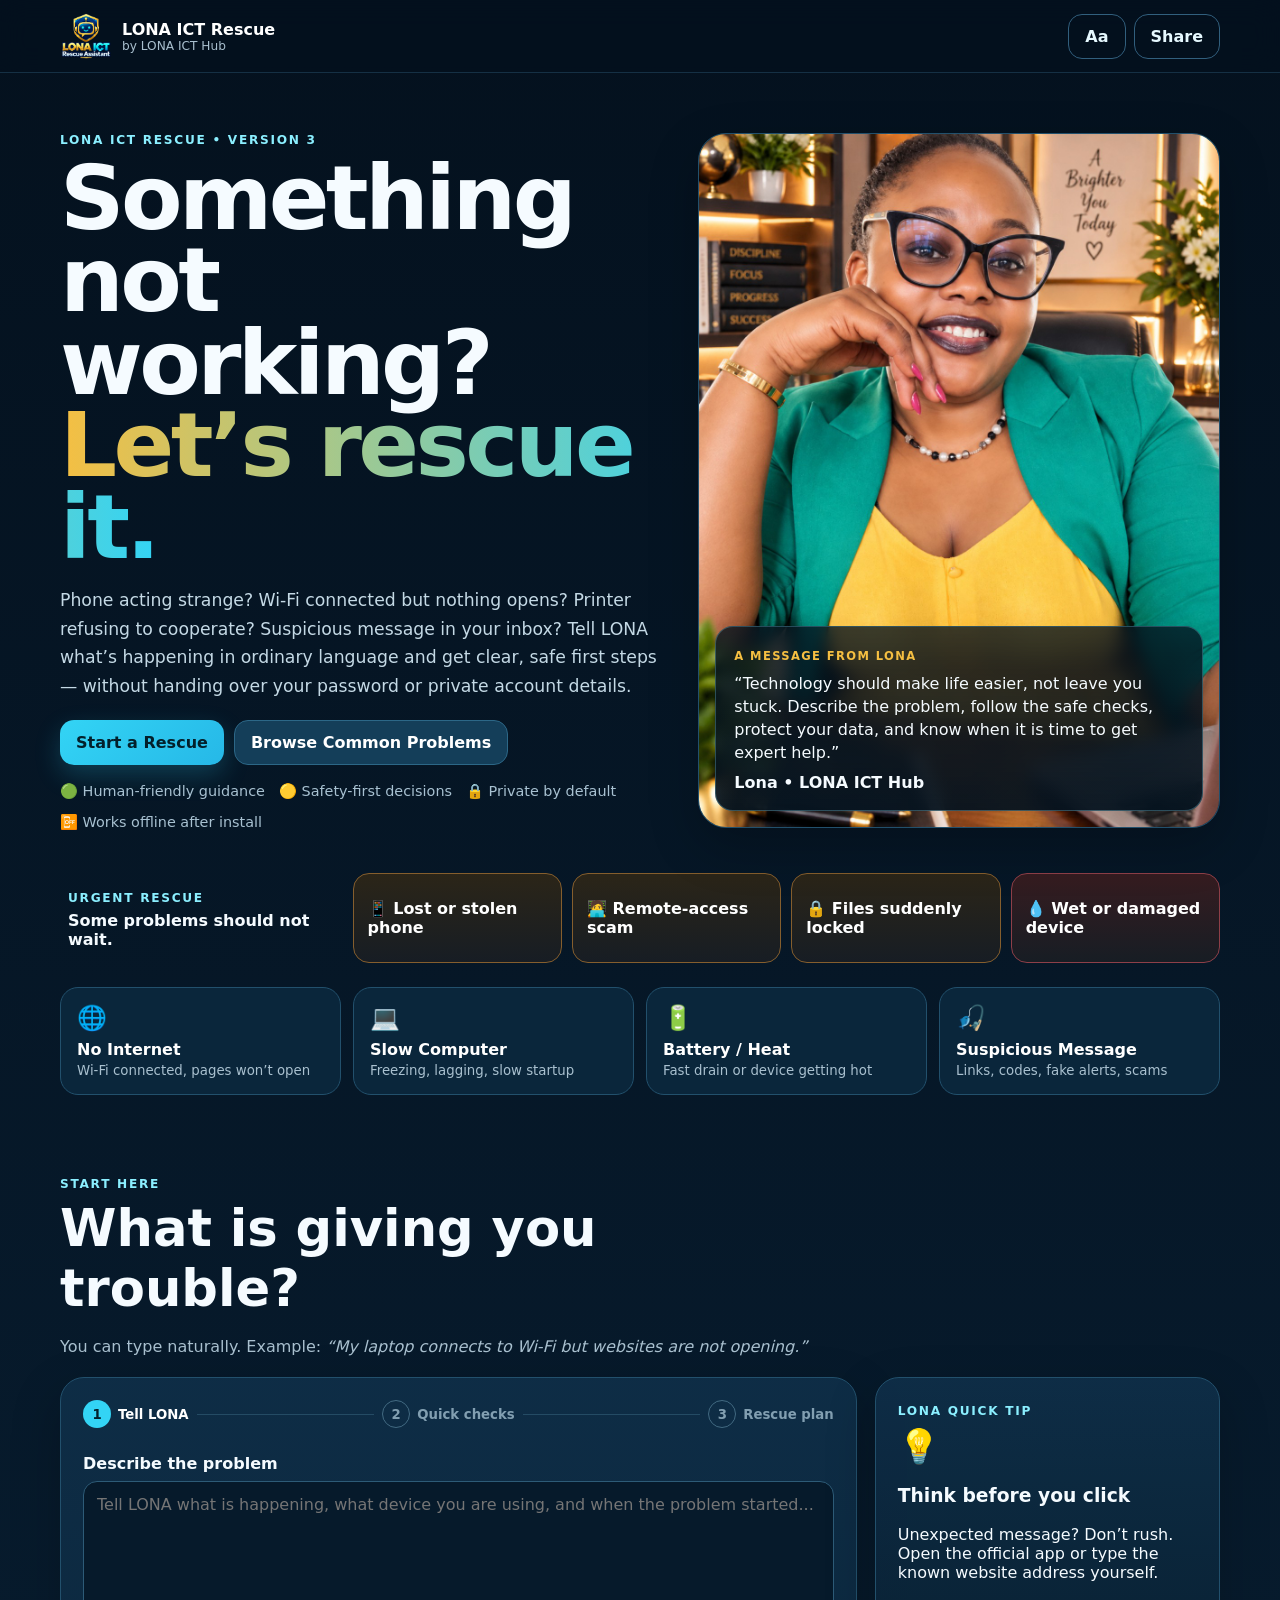
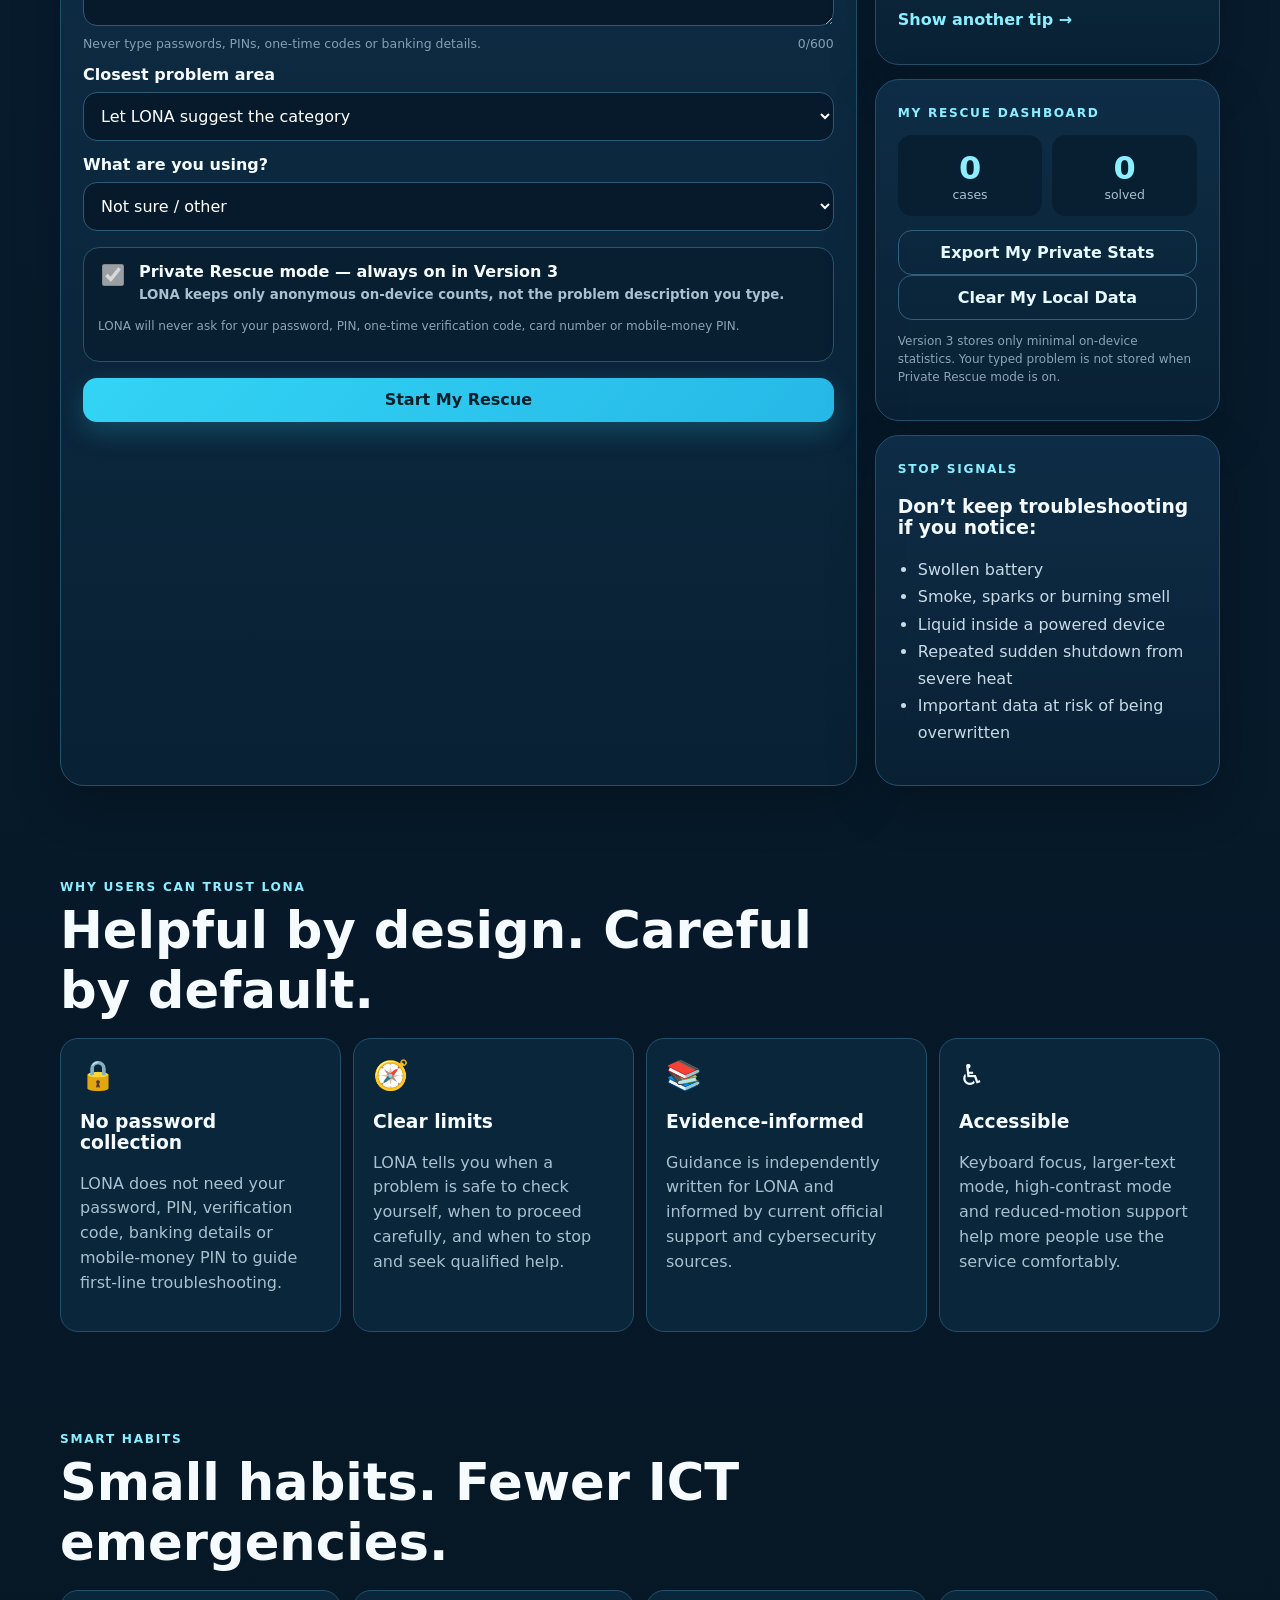
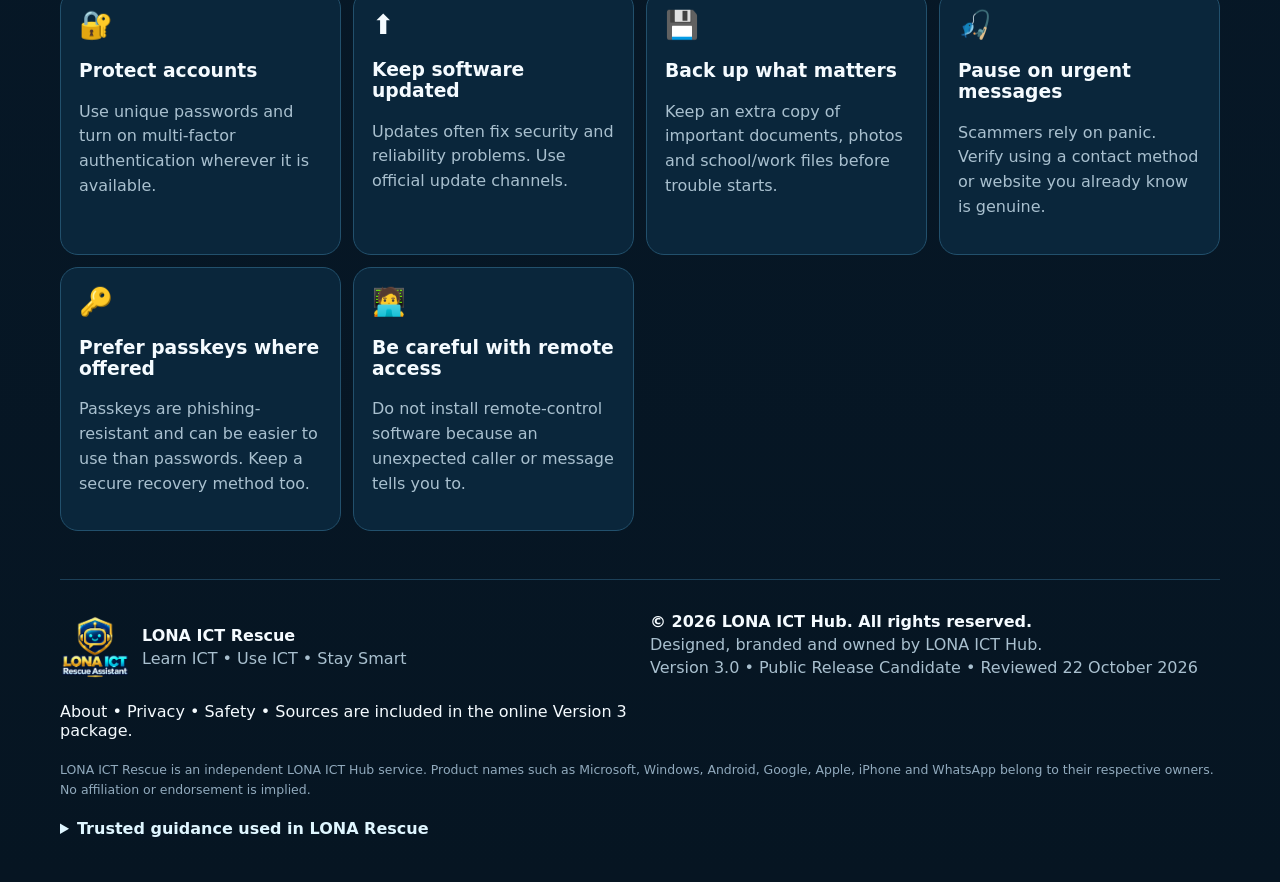
==== index.html @ 1b8a0f20 "publish LONA ICT Rescue Version 3" ====
<!doctype html>
<html lang="en">
<head>
  <meta charset="utf-8">
  <meta name="viewport" content="width=device-width, initial-scale=1, viewport-fit=cover">
  <meta name="theme-color" content="#061a2c">
  <meta name="referrer" content="no-referrer">
  <meta http-equiv="Content-Security-Policy" content="default-src 'self'; script-src 'unsafe-inline'; style-src 'unsafe-inline'; img-src 'self' data:; connect-src 'none'; font-src 'none'; object-src 'none'; base-uri 'none'; form-action 'none'; frame-src 'none'; manifest-src 'self'; worker-src 'self'; upgrade-insecure-requests">
  <meta name="description" content="LONA ICT Rescue is a friendly first-line guide for common phone, computer, internet, account and cybersecurity problems.">
  <meta name="application-name" content="LONA ICT Rescue">
  <meta property="og:title" content="LONA ICT Rescue Assistant">
  <meta property="og:description" content="Got a phone, computer, internet or security problem? Start a LONA ICT Rescue.">
  <meta property="og:type" content="website">
  <meta property="og:image" content="[data-uri]">
  <meta name="twitter:card" content="summary_large_image">
  <title>LONA ICT Rescue Assistant — Version 3</title>
  <link rel="icon" href="[data-uri]">
  <link rel="apple-touch-icon" href="[data-uri]"><style>:root{--navy:#061a2c;--navy2:#0a2840;--panel:#0d2d47;--cyan:#33d4f5;--cyan2:#8befff;--gold:#f5bf42;--text:#f5fbff;--muted:#a9c0cf;--line:#22506c;--green:#46dfa1;--yellow:#ffd36d;--red:#ff737a;--shadow:0 18px 50px rgba(0,0,0,.22)}
*{box-sizing:border-box}html{scroll-behavior:smooth}body{margin:0;background:linear-gradient(180deg,#04111e,#071b2d 40%,#061522);color:var(--text);font-family:Inter,ui-sans-serif,system-ui,-apple-system,Segoe UI,Arial,sans-serif}button,input,textarea,select{font:inherit}.shell{width:min(1160px,calc(100% - 28px));margin:auto}.hidden{display:none!important}.topbar{position:sticky;top:0;z-index:20;display:flex;justify-content:space-between;align-items:center;padding:10px max(14px,calc((100vw - 1160px)/2));backdrop-filter:blur(14px);background:rgba(4,17,30,.82);border-bottom:1px solid rgba(75,145,183,.25)}.brand-lockup{display:flex;align-items:center;gap:10px;color:white;text-decoration:none}.brand-lockup img{width:52px;height:52px;object-fit:contain}.brand-lockup strong,.brand-lockup span{display:block}.brand-lockup strong{font-size:1rem}.brand-lockup span{font-size:.76rem;color:var(--muted)}.top-actions{display:flex;gap:8px}.btn{border:0;border-radius:14px;padding:12px 16px;font-weight:800;cursor:pointer;text-decoration:none;display:inline-flex;align-items:center;justify-content:center;gap:8px}.primary{background:linear-gradient(135deg,var(--cyan),#26b8e7);color:#03202b;box-shadow:0 10px 26px rgba(45,203,240,.22)}.soft{background:#143e59;color:white;border:1px solid #2c6787}.ghost{background:transparent;color:#e6f9ff;border:1px solid #315f7d}.full{width:100%}.hero{display:grid;grid-template-columns:1.08fr .92fr;gap:26px;align-items:center;padding:56px 0 32px}.eyebrow{font-size:.76rem;font-weight:900;letter-spacing:.14em;color:var(--cyan2)}.hero h1{font-size:clamp(2.7rem,7vw,5.8rem);line-height:.92;margin:.55rem 0 1rem;letter-spacing:-.04em}.hero h1 span{color:transparent;background:linear-gradient(90deg,var(--gold),var(--cyan));-webkit-background-clip:text;background-clip:text}.lead{font-size:1.08rem;line-height:1.65;color:#c4d9e5;max-width:720px}.hero-actions,.button-row{display:flex;flex-wrap:wrap;gap:10px;margin-top:20px}.trust-row{display:flex;flex-wrap:wrap;gap:14px;margin-top:18px;color:#a8c1d1;font-size:.9rem}.hero-card{position:relative;border-radius:28px;overflow:hidden;border:1px solid var(--line);box-shadow:var(--shadow);min-height:520px;background:#0c2c44}.founder-photo{width:100%;height:100%;min-height:520px;object-fit:cover;display:block}.founder-overlay{position:absolute;left:16px;right:16px;bottom:16px;padding:18px;border-radius:18px;background:linear-gradient(180deg,rgba(5,19,31,.78),rgba(5,19,31,.94));border:1px solid rgba(126,220,244,.28);backdrop-filter:blur(8px)}.mini-label{font-size:.72rem;font-weight:900;letter-spacing:.12em;color:var(--gold)}.founder-overlay p{line-height:1.45;margin:.5rem 0}.quick-strip{display:grid;grid-template-columns:repeat(4,1fr);gap:12px;padding:6px 0 36px}.quick-card{background:#0a263b;color:white;border:1px solid var(--line);border-radius:18px;padding:16px;text-align:left;cursor:pointer;transition:.2s}.quick-card:hover{transform:translateY(-3px);border-color:#3f8bae}.quick-card span{font-size:1.5rem;display:block;margin-bottom:8px}.quick-card b,.quick-card small{display:block}.quick-card small{color:var(--muted);margin-top:4px}.rescue{padding:42px 0}.section-head{max-width:760px;margin-bottom:18px}.section-head h2{font-size:clamp(2rem,4vw,3.2rem);margin:.35rem 0}.section-head p{color:var(--muted);line-height:1.6}.rescue-grid{display:grid;grid-template-columns:1.5fr .65fr;gap:18px}.card{background:linear-gradient(180deg,rgba(14,45,70,.98),rgba(9,33,52,.98));border:1px solid var(--line);border-radius:24px;padding:22px;box-shadow:var(--shadow)}.progress{display:grid;grid-template-columns:auto 1fr auto 1fr auto;align-items:center;margin-bottom:26px}.progress-step{display:flex;align-items:center;gap:7px;color:#829fb1;font-size:.83rem;font-weight:800}.progress-step span{width:28px;height:28px;display:grid;place-items:center;border-radius:50%;border:1px solid #426a82}.progress-step.active{color:white}.progress-step.active span{background:var(--cyan);color:#03202b;border-color:transparent}.progress-line{height:1px;background:#244b64;margin:0 8px}.stage label{display:block;font-weight:800;margin:14px 0 8px}.stage textarea,.stage select,.feedback-box textarea,.feedback-box select,.modal input{width:100%;border:1px solid #2d5b77;background:#061a2b;color:white;border-radius:14px;padding:13px;outline:none}.stage textarea{min-height:145px;resize:vertical}.field-foot{display:flex;justify-content:space-between;gap:10px;color:#83a0b3;font-size:.78rem;margin-top:6px}.hint{margin:10px 0;padding:11px;border-radius:12px;background:#0b3048;border:1px solid #2a6483;color:#ccefff}.case-row{display:flex;gap:8px;flex-wrap:wrap}.pill{display:inline-flex;padding:6px 10px;border-radius:999px;font-size:.78rem;font-weight:900}.blue{background:#103c54;color:#c8f5ff;border:1px solid #2f7895}.green{background:#103b2e;color:#bcf6dc;border:1px solid #328365}.yellow{background:#413616;color:#ffe7a3;border:1px solid #8c742b}.red{background:#461b21;color:#ffd5d8;border:1px solid #963d48}.muted{color:var(--muted);line-height:1.6}.question{padding:15px;border-radius:15px;background:#082034;border:1px solid #1f4c68;margin:10px 0}.question strong{display:block;margin-bottom:10px}.answers{display:flex;gap:8px;flex-wrap:wrap}.answers button{background:#123d59;border:1px solid #346783;color:#fff;border-radius:12px;padding:9px 12px;cursor:pointer}.answers button.selected{background:var(--cyan);color:#03202b}.callout{padding:14px;border-radius:15px;background:#0b3048;border:1px solid #2c6683;margin-bottom:14px;color:#d9f5ff}.step{display:grid;grid-template-columns:36px 1fr;gap:10px;margin:10px 0;padding:14px;border-radius:14px;background:#081f31;border:1px solid #173f59}.step-num{width:32px;height:32px;border-radius:50%;display:grid;place-items:center;background:#123f59;color:var(--cyan2);font-weight:900}.warning,.danger,.success{padding:14px;border-radius:14px;margin:14px 0}.warning{background:#3a3014;border:1px solid #765f1e;color:#ffeba6}.danger{background:#3b171c;border:1px solid #85303a;color:#ffd5d8}.success{background:#0e382a;border:1px solid #2f765a;color:#c7f8e1}.result-box,.report-box,.feedback-box{margin-top:20px;padding:18px;border-radius:18px;background:#081e30;border:1px solid #1d4660}.outcome-grid{display:grid;grid-template-columns:repeat(2,1fr);gap:10px}.outcome{background:#0f334c;color:white;border:1px solid #2e5f7a;border-radius:14px;padding:13px;text-align:left;cursor:pointer}.outcome b,.outcome small{display:block}.outcome small{color:#9fb8c8;margin-top:3px}.outcome.active{outline:2px solid var(--cyan);background:#123f59}.report-box pre{white-space:pre-wrap;background:#041827;border:1px solid #224b64;border-radius:14px;padding:14px;color:#eafaff;overflow:auto}.feedback-grid{display:grid;grid-template-columns:1fr 1fr;gap:12px}.saved-note{margin-left:8px;color:#9cf0cb}.rescue-side{display:flex;flex-direction:column;gap:14px}.tip-icon{font-size:2.1rem;margin:8px 0}.text-btn{border:0;background:none;color:var(--cyan2);font-weight:800;cursor:pointer;padding:0}.stat-grid{display:grid;grid-template-columns:1fr 1fr;gap:10px;margin:14px 0}.stat-grid div{padding:14px;border-radius:14px;background:#081f31;text-align:center}.stat-grid strong,.stat-grid span{display:block}.stat-grid strong{font-size:2rem;color:var(--cyan2)}.stat-grid span{font-size:.78rem;color:var(--muted)}.tiny{font-size:.75rem;color:#8ba4b5;line-height:1.5}.safety-card ul{padding-left:20px;color:#c7dae5;line-height:1.7}.tips{padding:48px 0}.tips-grid{display:grid;grid-template-columns:repeat(4,1fr);gap:12px}.tip-tile{padding:18px;border-radius:18px;background:#0a263b;border:1px solid var(--line)}.tip-tile span{font-size:1.7rem}.tip-tile p{color:var(--muted);line-height:1.55}.footer{padding:32px 0 44px;display:grid;grid-template-columns:1fr 1fr;gap:20px;border-top:1px solid #1c4058}.footer-brand{display:flex;gap:12px;align-items:center}.footer-brand img{width:70px;height:70px;object-fit:contain}.footer-brand strong,.footer-brand span,.footer-copy strong,.footer-copy span{display:block}.footer-brand span,.footer-copy span{color:var(--muted);margin-top:4px}.sources{grid-column:1/-1;color:#9eb7c7}.sources summary{cursor:pointer;color:#dff6ff;font-weight:800}.sources a{color:var(--cyan2)}.modal{width:min(760px,calc(100% - 24px));max-height:82vh;border:1px solid #2b5e7b;border-radius:22px;background:#071d2e;color:white;padding:20px;box-shadow:0 30px 90px rgba(0,0,0,.5)}.modal::backdrop{background:rgba(0,0,0,.64);backdrop-filter:blur(3px)}.modal-head{display:flex;justify-content:space-between;gap:10px;align-items:flex-start}.modal-head h2{margin:.25rem 0}.icon-btn{width:40px;height:40px;border-radius:50%;border:1px solid #365f79;background:#102f46;color:white;font-size:1.5rem;cursor:pointer}.library-list{display:grid;gap:9px;margin-top:14px}.library-item{padding:14px;border-radius:14px;background:#0a2a40;border:1px solid #234e68;cursor:pointer}.library-item strong,.library-item span{display:block}.library-item span{color:#a9bfcd;margin-top:4px;font-size:.88rem}
@media(max-width:900px){.hero,.rescue-grid{grid-template-columns:1fr}.hero{padding-top:34px}.hero-card{min-height:420px}.founder-photo{min-height:420px}.quick-strip,.tips-grid{grid-template-columns:repeat(2,1fr)}.footer{grid-template-columns:1fr}.feedback-grid{grid-template-columns:1fr}}
@media(max-width:600px){.shell{width:min(100% - 18px,1160px)}.topbar{padding:8px 10px}.brand-lockup img{width:44px;height:44px}.brand-lockup strong{font-size:.9rem}.top-actions .btn{padding:9px 11px;font-size:.82rem}.hero h1{font-size:3.15rem}.hero-card,.founder-photo{min-height:380px}.quick-strip{grid-template-columns:1fr 1fr}.quick-card{padding:13px}.progress{grid-template-columns:1fr;gap:7px}.progress-line{display:none}.outcome-grid{grid-template-columns:1fr}.tips-grid{grid-template-columns:1fr}.field-foot{flex-direction:column}.card{padding:17px}.footer{padding-bottom:28px}}


/* Version 3 accessibility, trust and privacy additions */
.skip-link{position:fixed;left:12px;top:12px;z-index:999;transform:translateY(-160%);background:#fff;color:#061522;padding:10px 14px;border-radius:10px;font-weight:900}.skip-link:focus{transform:translateY(0)}
.sr-only{position:absolute!important;width:1px!important;height:1px!important;padding:0!important;margin:-1px!important;overflow:hidden!important;clip:rect(0,0,0,0)!important;white-space:nowrap!important;border:0!important}
:focus-visible{outline:3px solid #ffd36d!important;outline-offset:3px!important}
.btn,.quick-card,.urgent-card,.outcome,.answers button,.text-btn,.icon-btn,.library-item{min-height:44px}
.urgent-strip{display:grid;grid-template-columns:1.35fr repeat(4,1fr);gap:10px;align-items:stretch;padding:10px 0 18px}.urgent-copy{padding:14px 8px}.urgent-copy strong{display:block;margin-top:5px}.urgent-card{border:1px solid #855e2d;border-radius:16px;background:linear-gradient(180deg,#2b2518,#171d24);color:#fff;padding:14px;text-align:left;font-weight:800;cursor:pointer}.urgent-card:hover{border-color:#ffd36d;transform:translateY(-2px)}.danger-shortcut{border-color:#8e3f48;background:linear-gradient(180deg,#361c20,#171d24)}
.privacy-choice{margin:16px 0;padding:14px;border-radius:16px;background:#081f31;border:1px solid #28536e}.toggle-row{display:flex!important;gap:12px;align-items:flex-start!important;margin:0!important}.toggle-row input{width:22px!important;height:22px!important;flex:0 0 auto;margin-top:2px}.toggle-row span,.toggle-row strong,.toggle-row small{display:block}.toggle-row small{color:var(--muted);margin-top:4px;line-height:1.45}
.trust-section{padding:48px 0}.trust-grid{display:grid;grid-template-columns:repeat(4,1fr);gap:12px}.trust-grid article{padding:19px;border-radius:18px;background:#0a263b;border:1px solid var(--line)}.trust-grid article>span{font-size:1.8rem}.trust-grid p{color:var(--muted);line-height:1.55}
.footer-links{display:flex;gap:14px;flex-wrap:wrap;align-items:start}.footer-links a{color:var(--cyan2);font-weight:800;text-decoration:none}.independent-note{grid-column:1/-1;color:#91aabd;font-size:.78rem;line-height:1.55;margin:0}
.access-options{display:grid;gap:12px;margin-top:18px}.access-options .toggle-row{padding:14px;border:1px solid #28536e;border-radius:15px;background:#081f31}
body.large-text{font-size:118%}body.large-text .tiny{font-size:.82rem}
body.high-contrast{--text:#fff;--muted:#dbeaf2;--line:#72dfff;background:#000}body.high-contrast .card,body.high-contrast .quick-card,body.high-contrast .tip-tile,body.high-contrast .trust-grid article{background:#061522;border-color:#72dfff}body.high-contrast .btn.ghost{border-color:#fff}
@media(max-width:1000px){.urgent-strip{grid-template-columns:1fr 1fr}.urgent-copy{grid-column:1/-1}.trust-grid{grid-template-columns:1fr 1fr}}
@media(max-width:600px){.urgent-strip,.trust-grid{grid-template-columns:1fr}.urgent-copy{grid-column:auto}}
@media(prefers-reduced-motion:reduce){html{scroll-behavior:auto}*,*::before,*::after{animation-duration:.001ms!important;animation-iteration-count:1!important;transition-duration:.001ms!important;scroll-behavior:auto!important}}
@media print{.topbar,.hero,.quick-strip,.urgent-strip,.rescue-side,.feedback-box,.result-box,.footer,.section-head,.progress,.button-row,#restartBtn2{display:none!important}.rescue-grid{display:block}.card{box-shadow:none;border:0}.report-box{border:0}.report-box pre{color:#000;background:#fff;border:1px solid #999}}

.info-page{max-width:900px;padding:60px 0}.info-page h1{font-size:clamp(2.4rem,6vw,4.5rem);margin:.4rem 0 1rem}.info-page h2{margin-top:2rem}.info-page p,.info-page li{color:#c4d9e5;line-height:1.7}.info-page a{color:var(--cyan2)}.info-callout{padding:16px;border-radius:16px;background:#0a263b;border:1px solid var(--line);margin:18px 0}.source-list li{margin-bottom:10px}</style>
</head>
<body>
  <a class="skip-link" href="#rescue">Skip to ICT Rescue</a>
  <div id="liveRegion" class="sr-only" aria-live="polite" aria-atomic="true"></div>
  <header class="topbar">
    <a class="brand-lockup" href="#home" aria-label="LONA ICT Rescue home">
      <img src="[data-uri]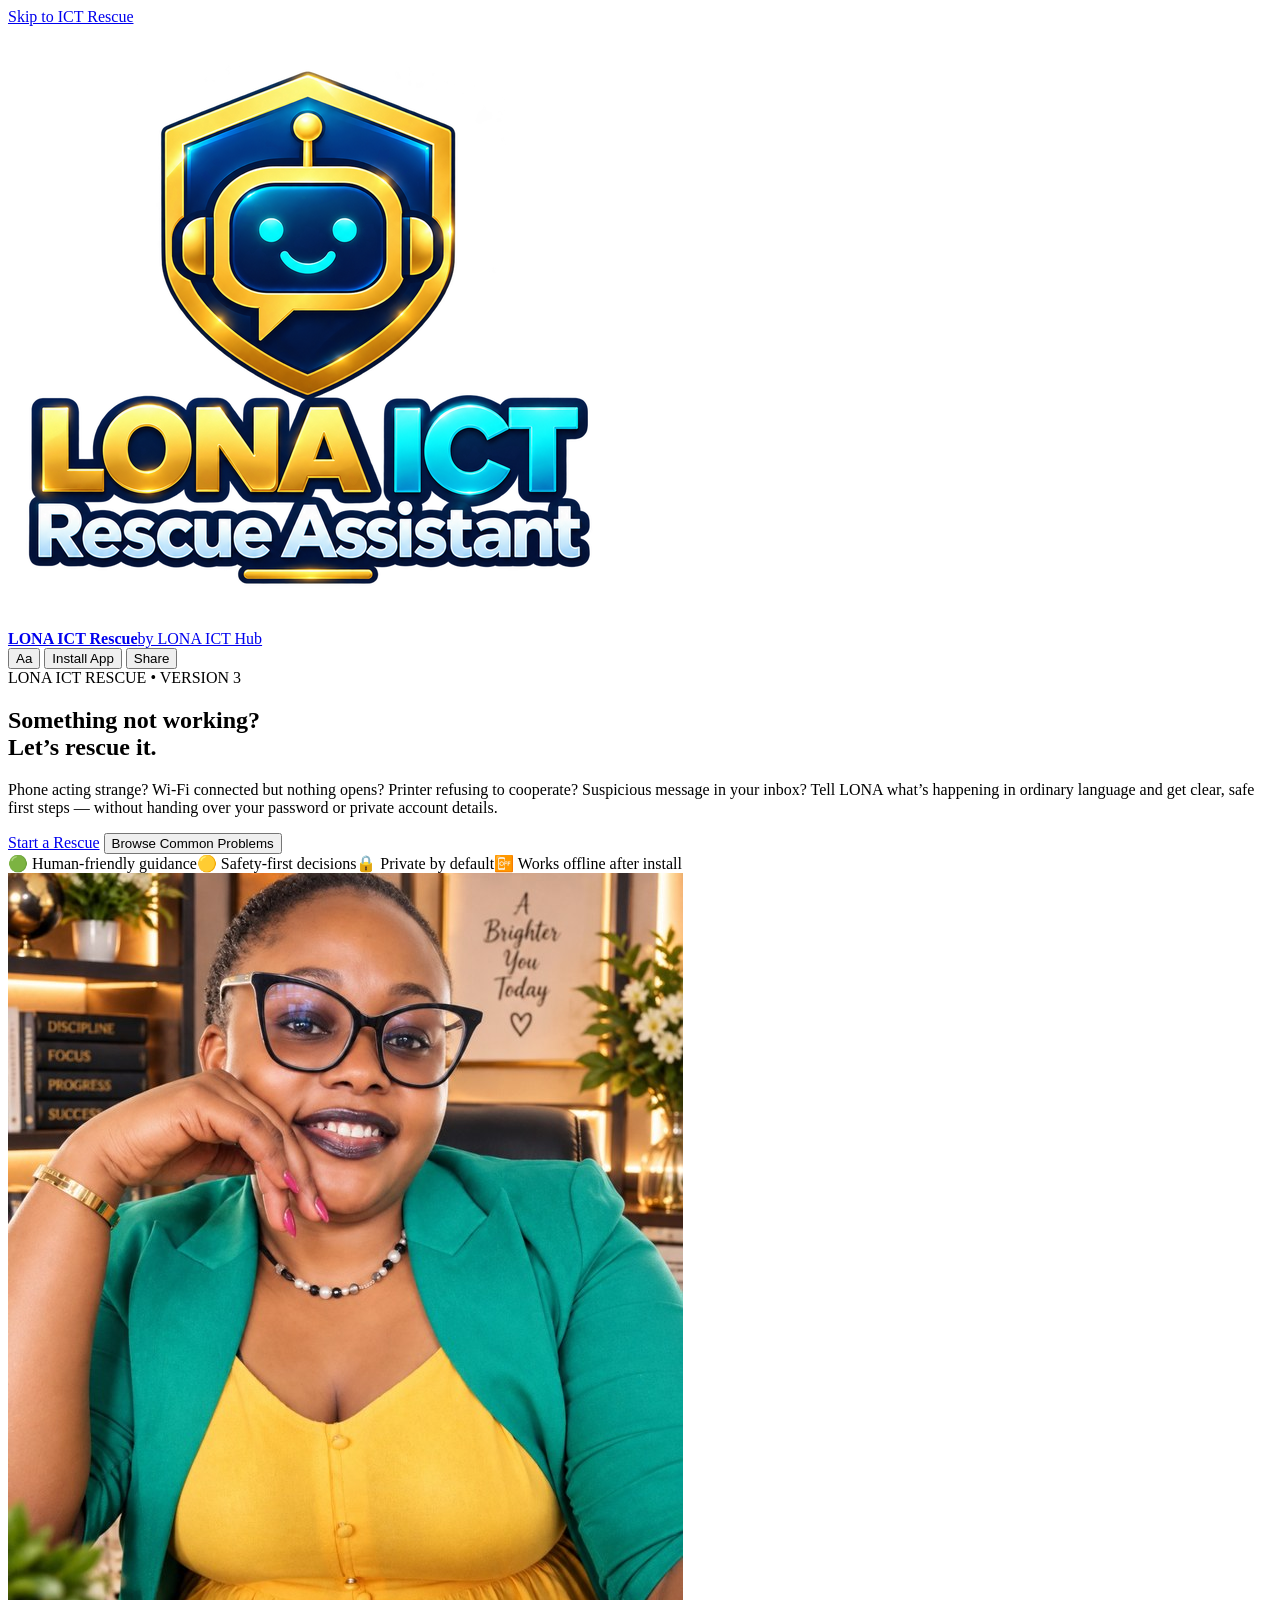
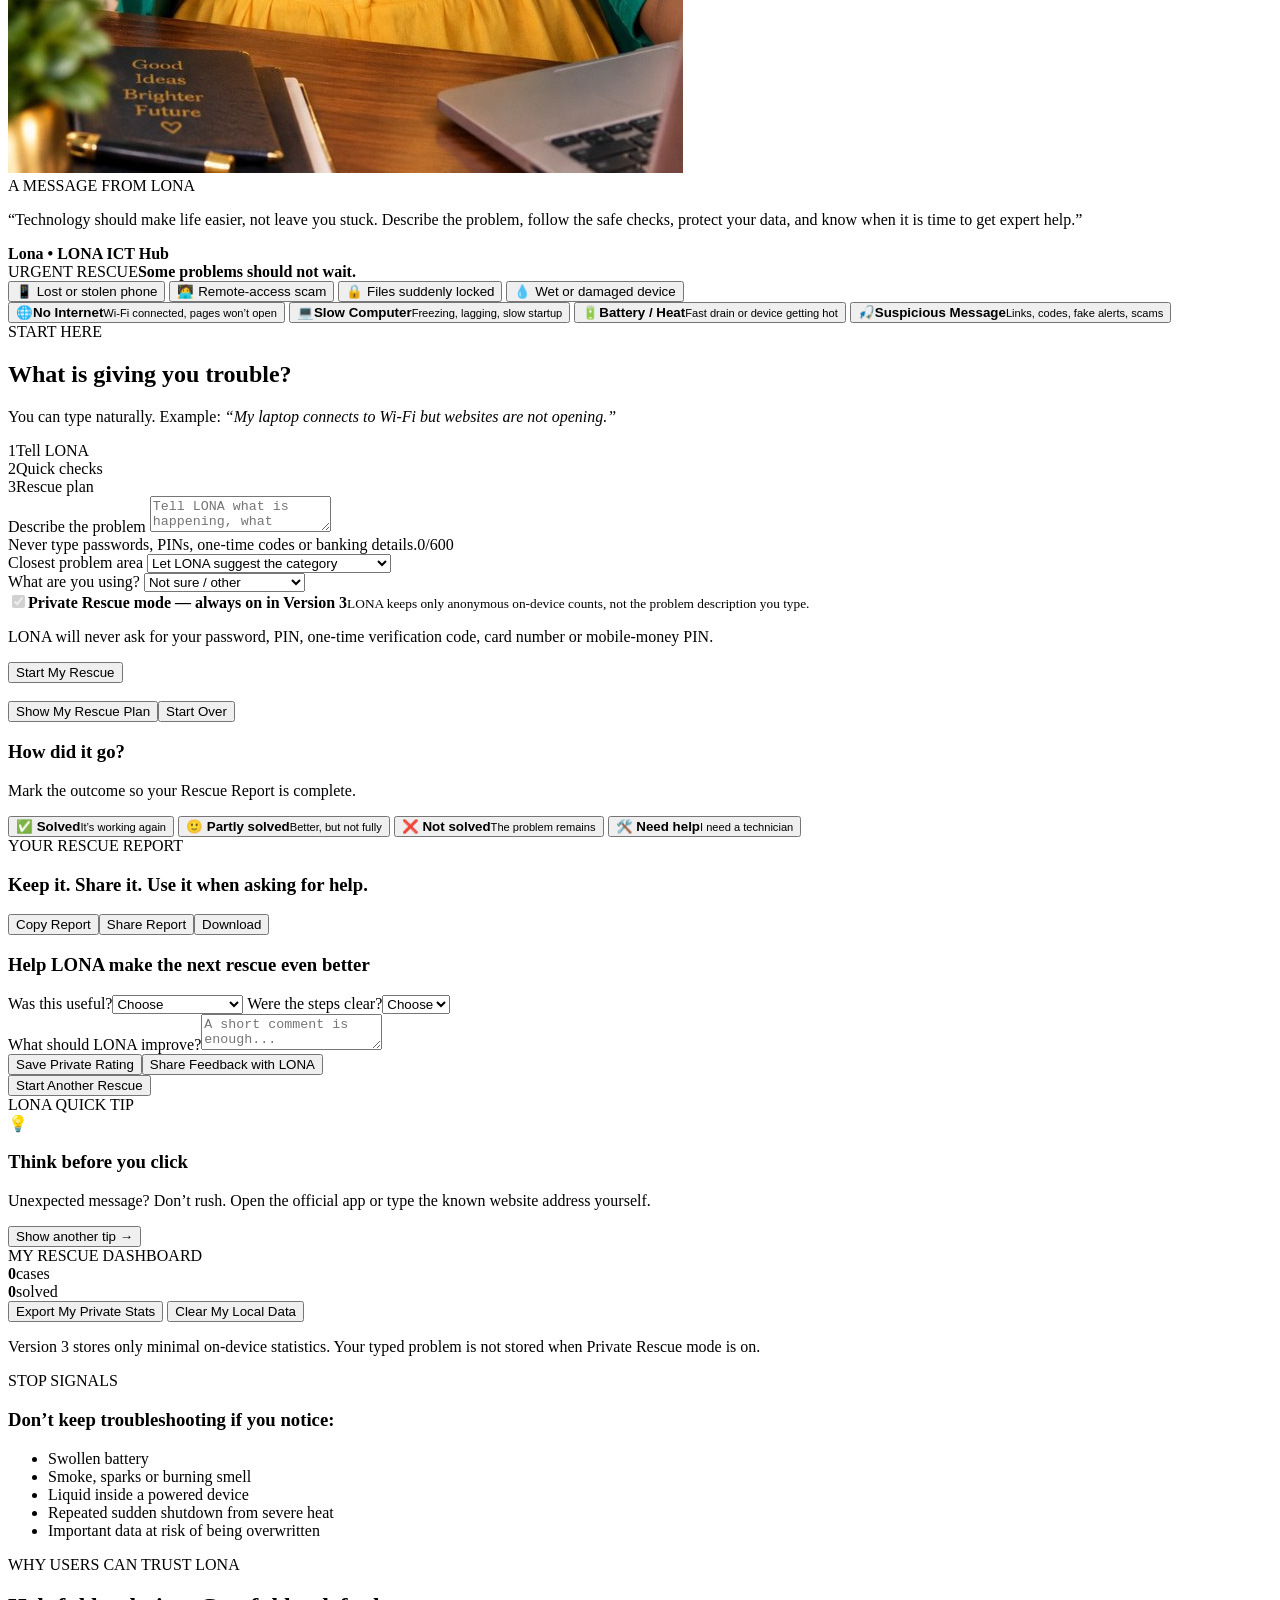
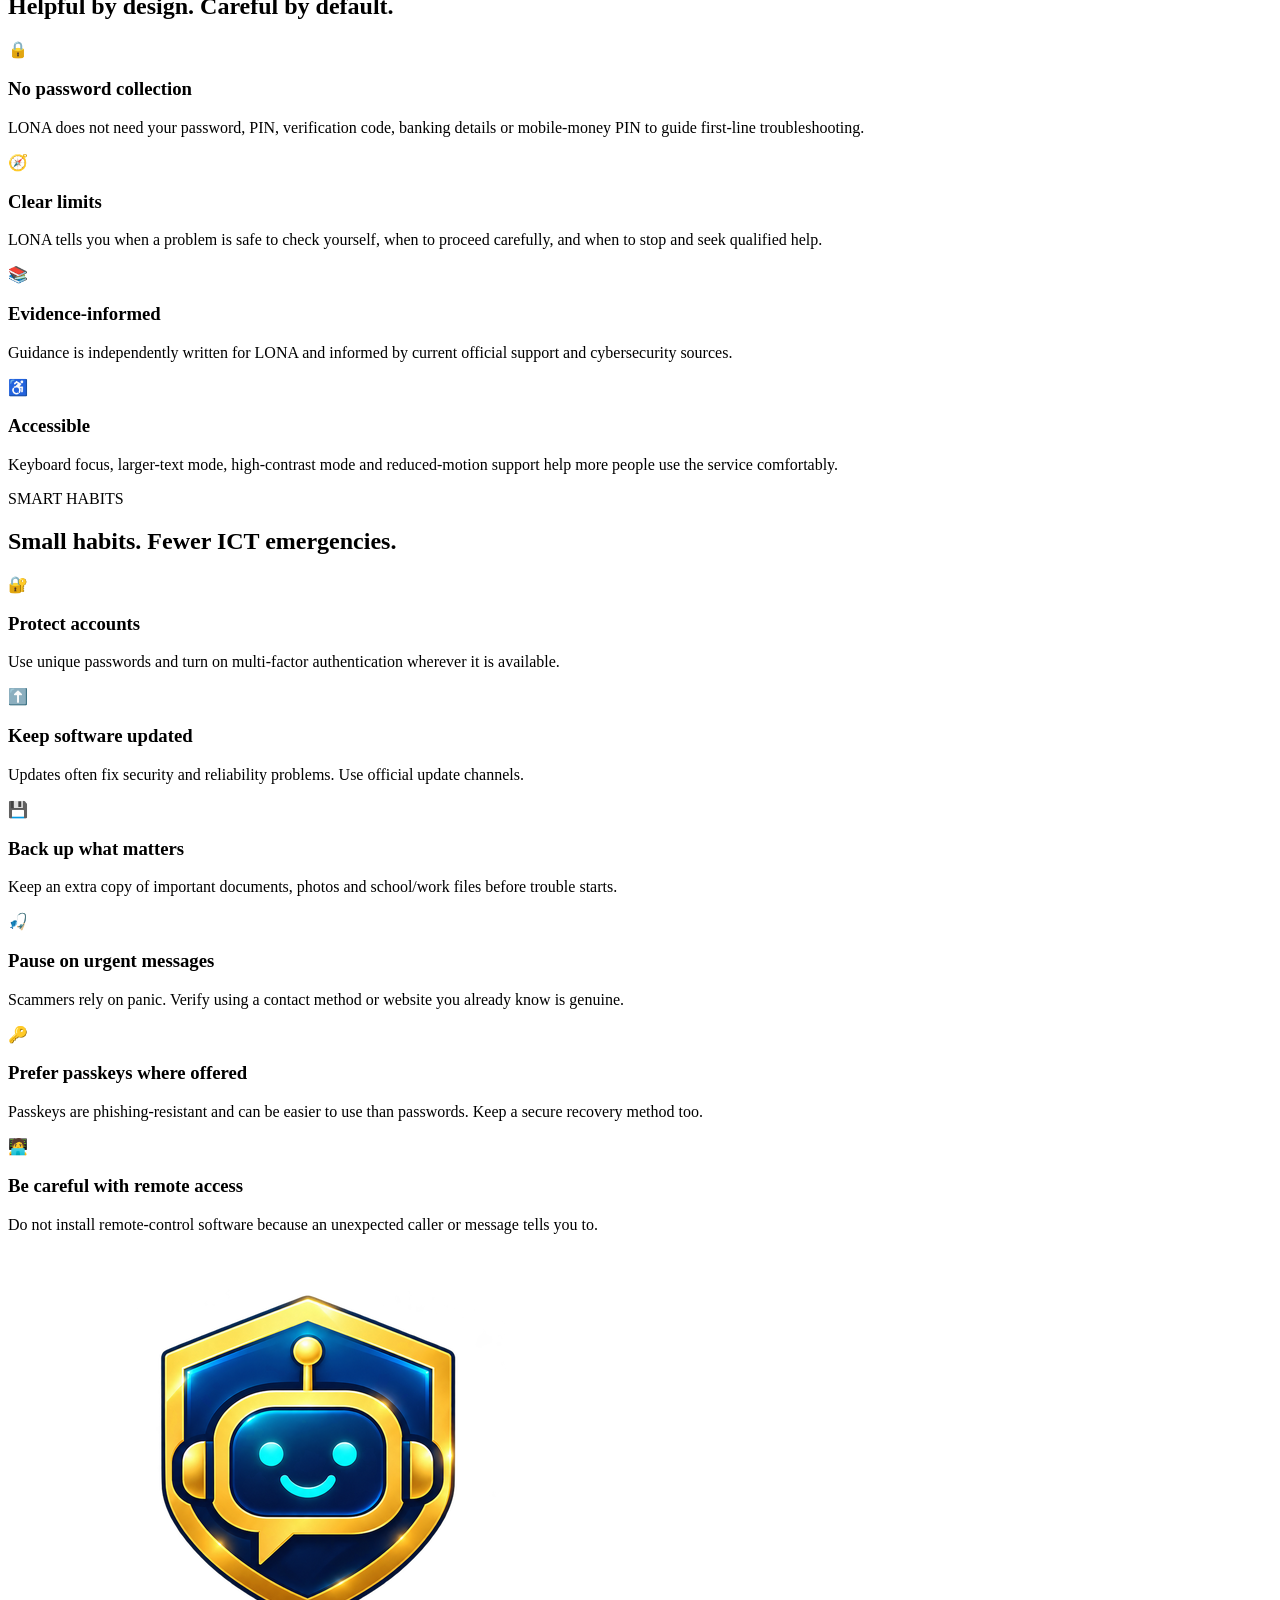
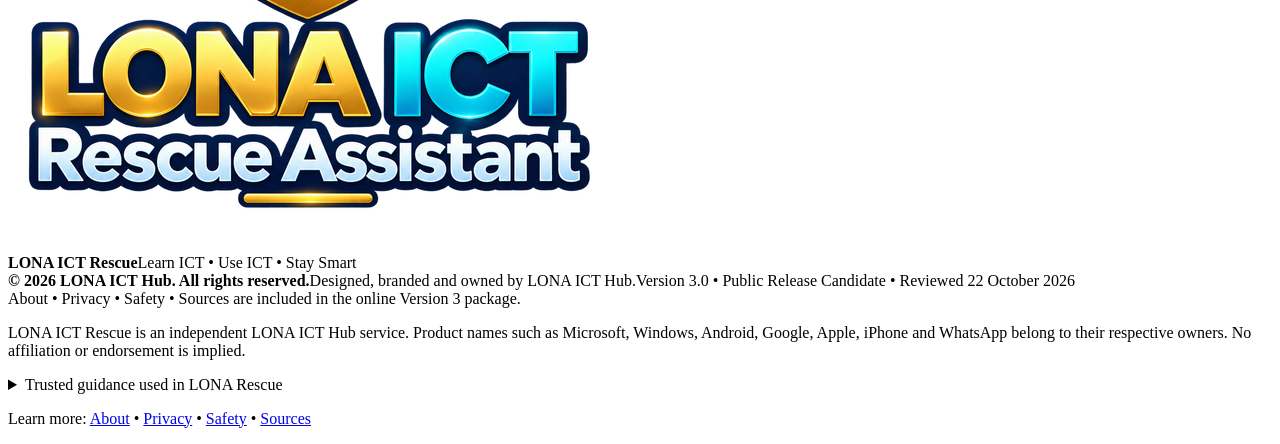
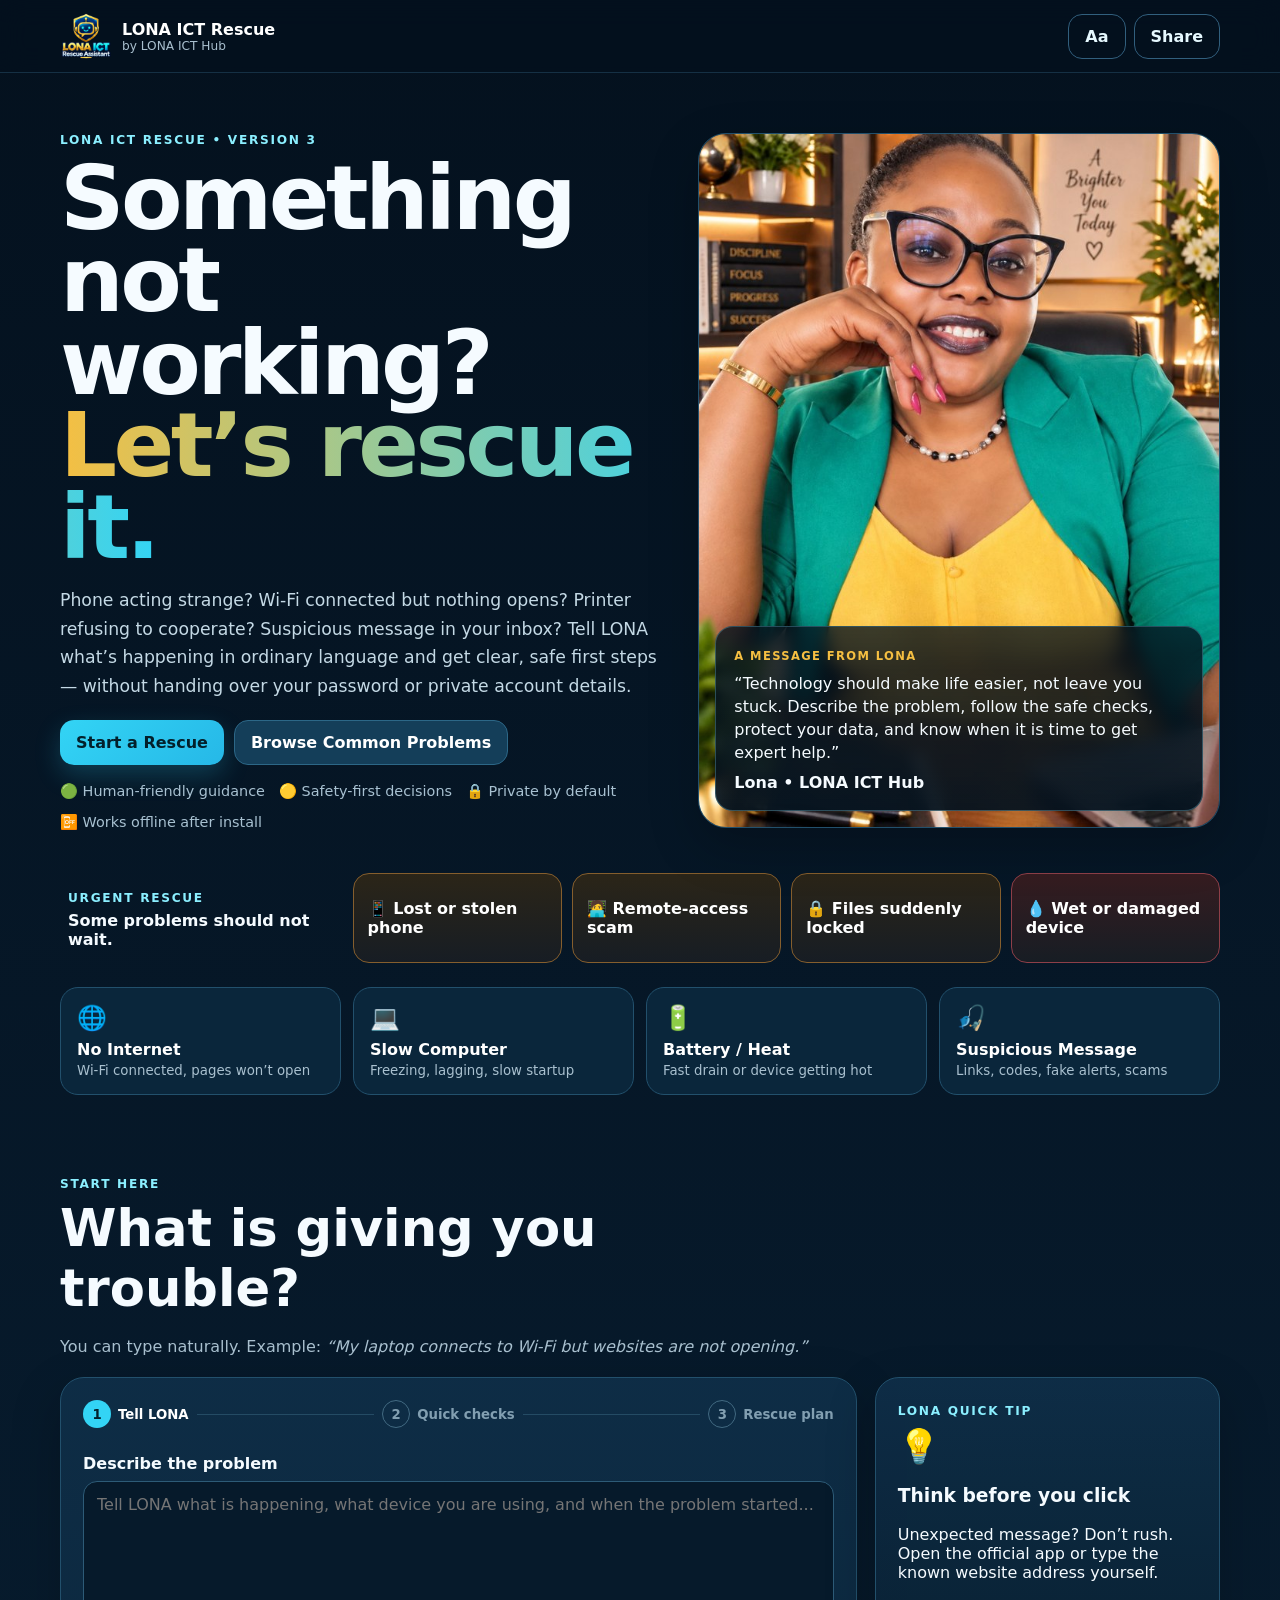
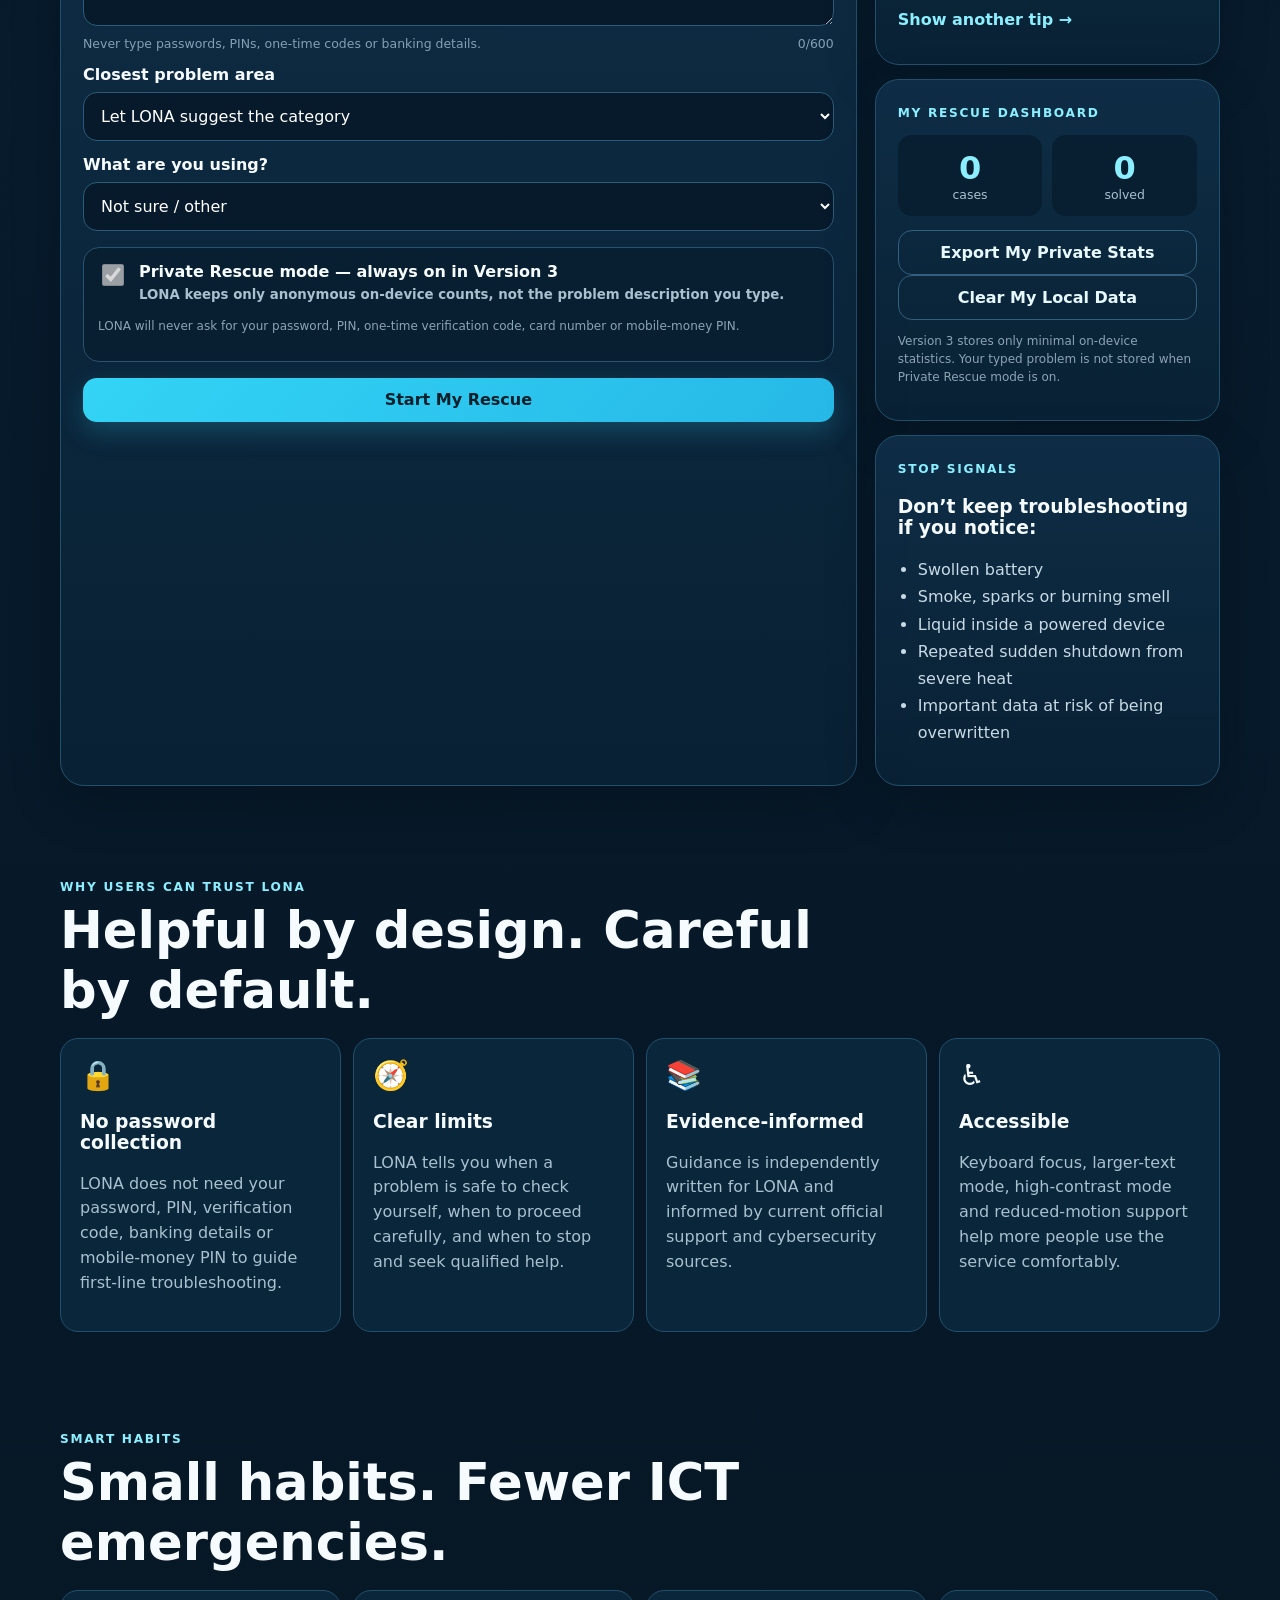
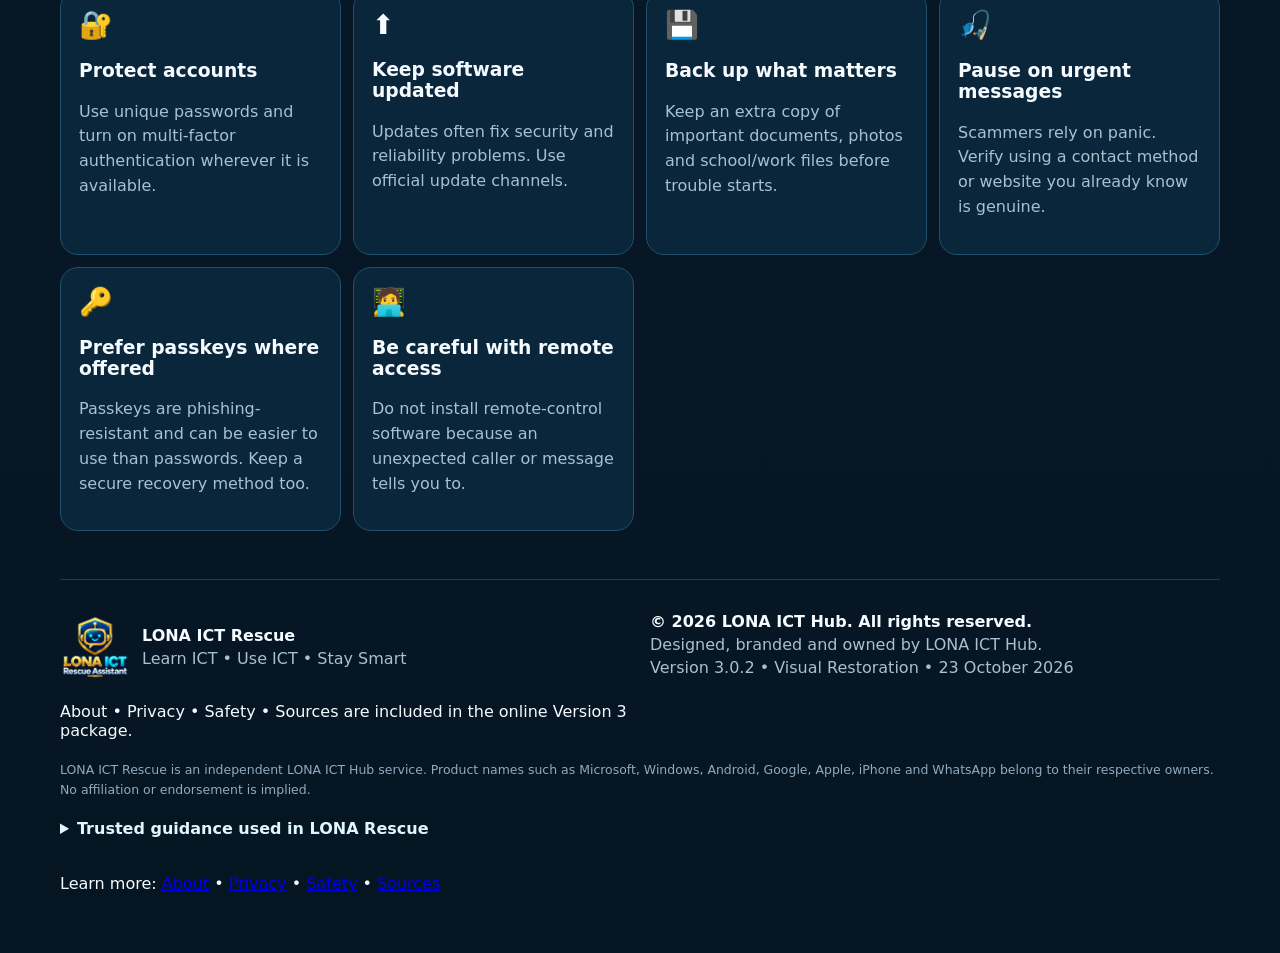
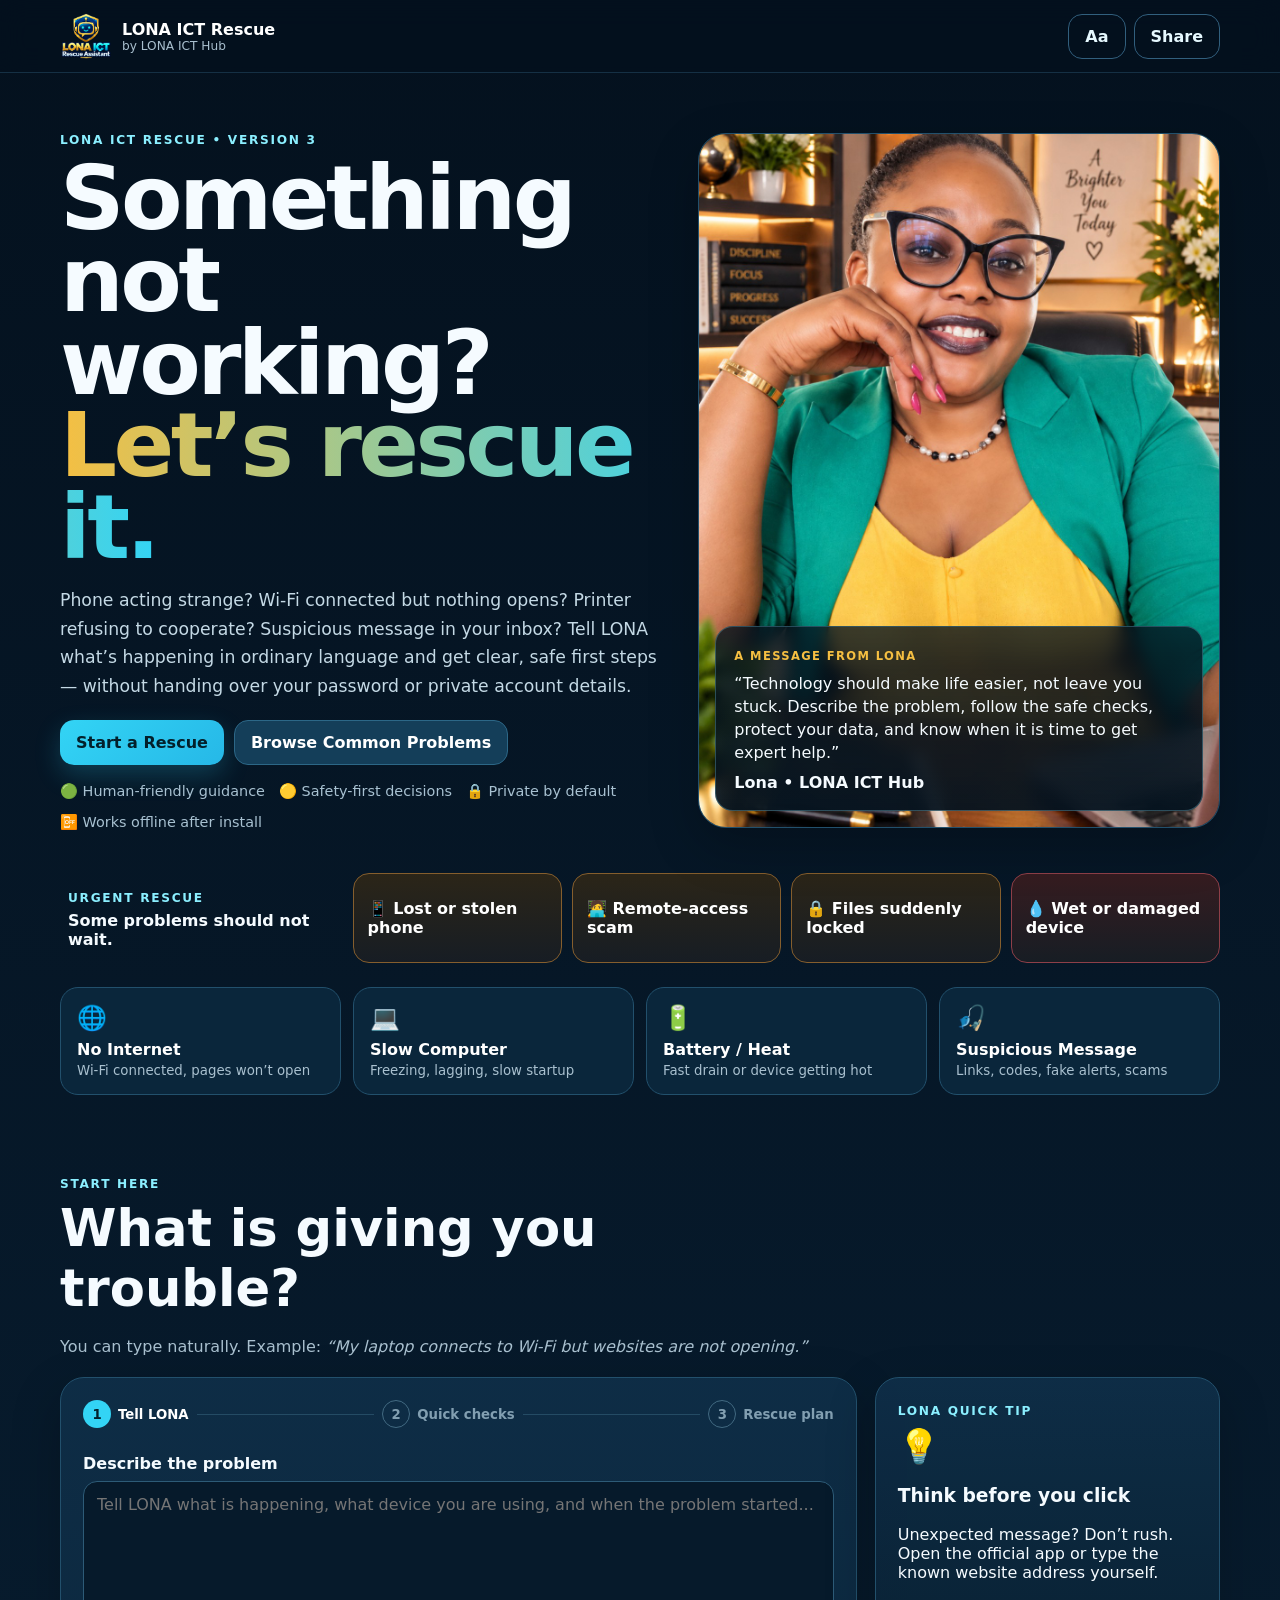
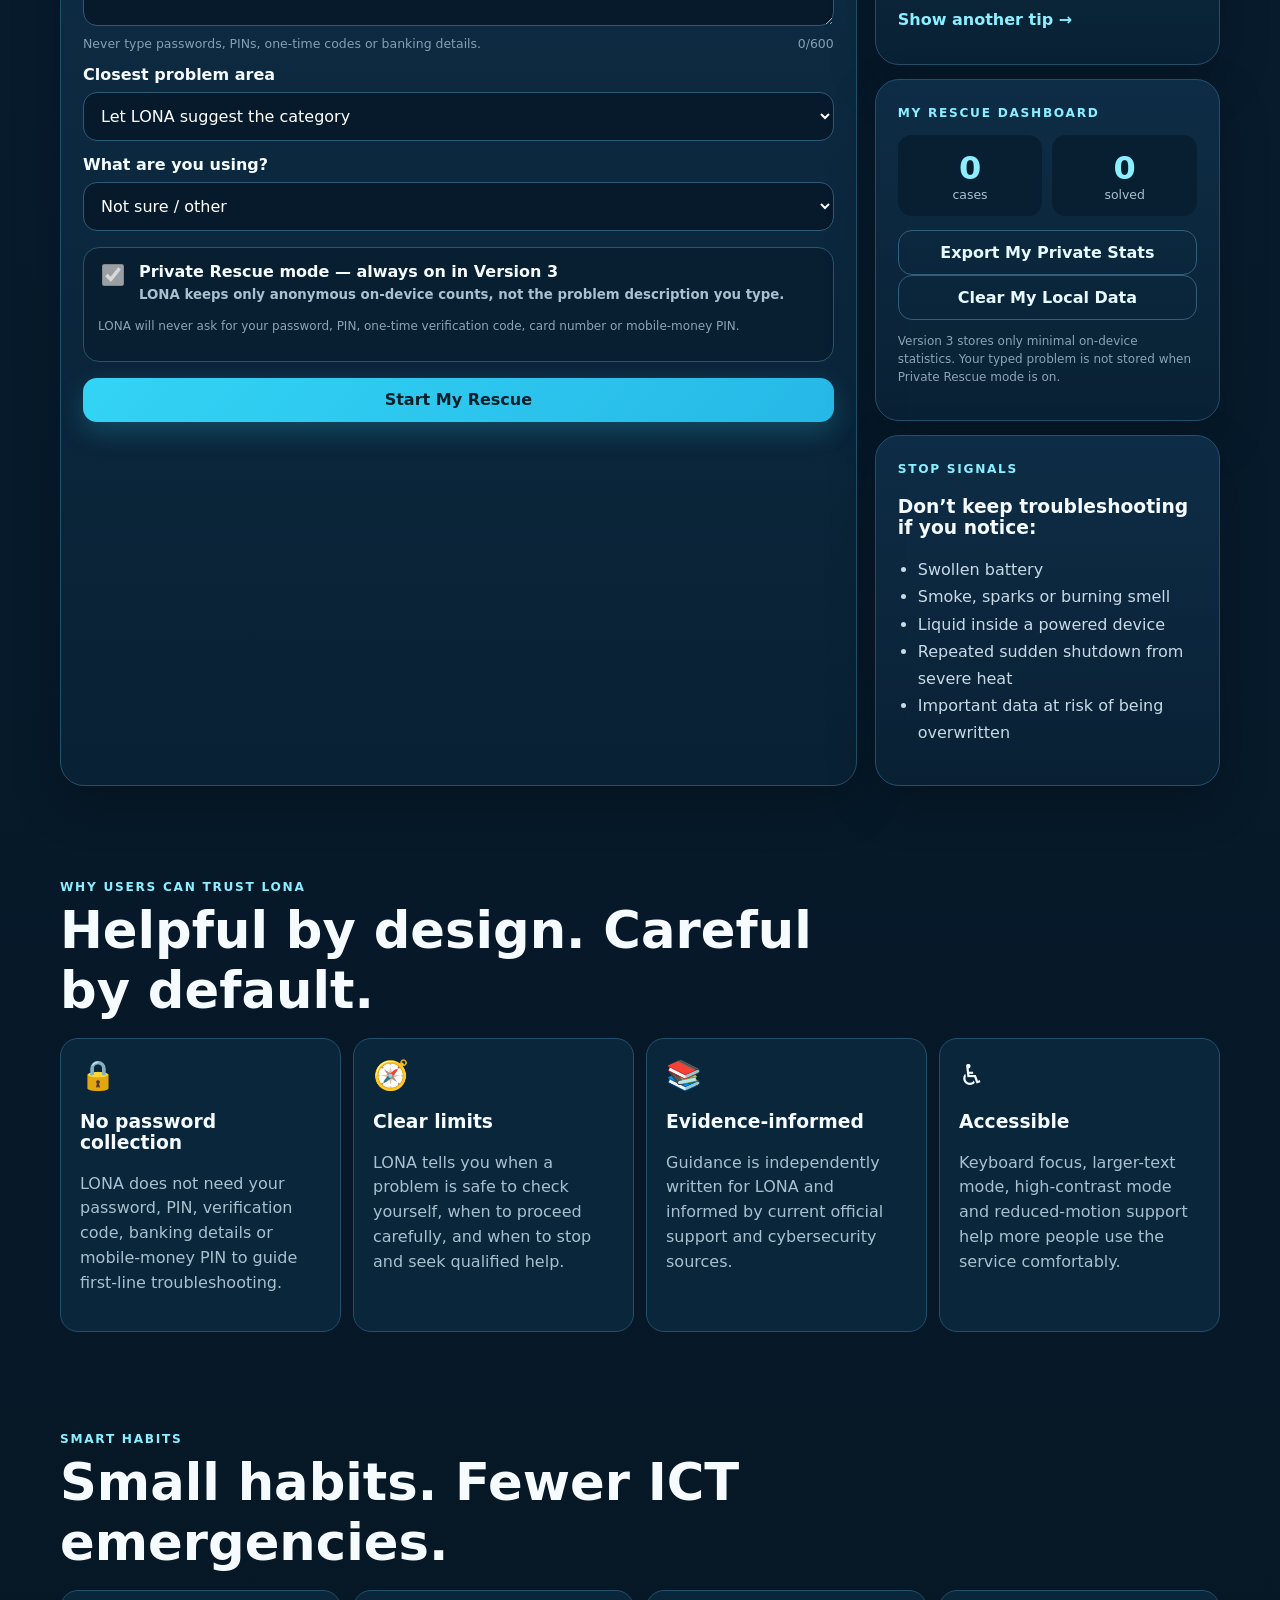
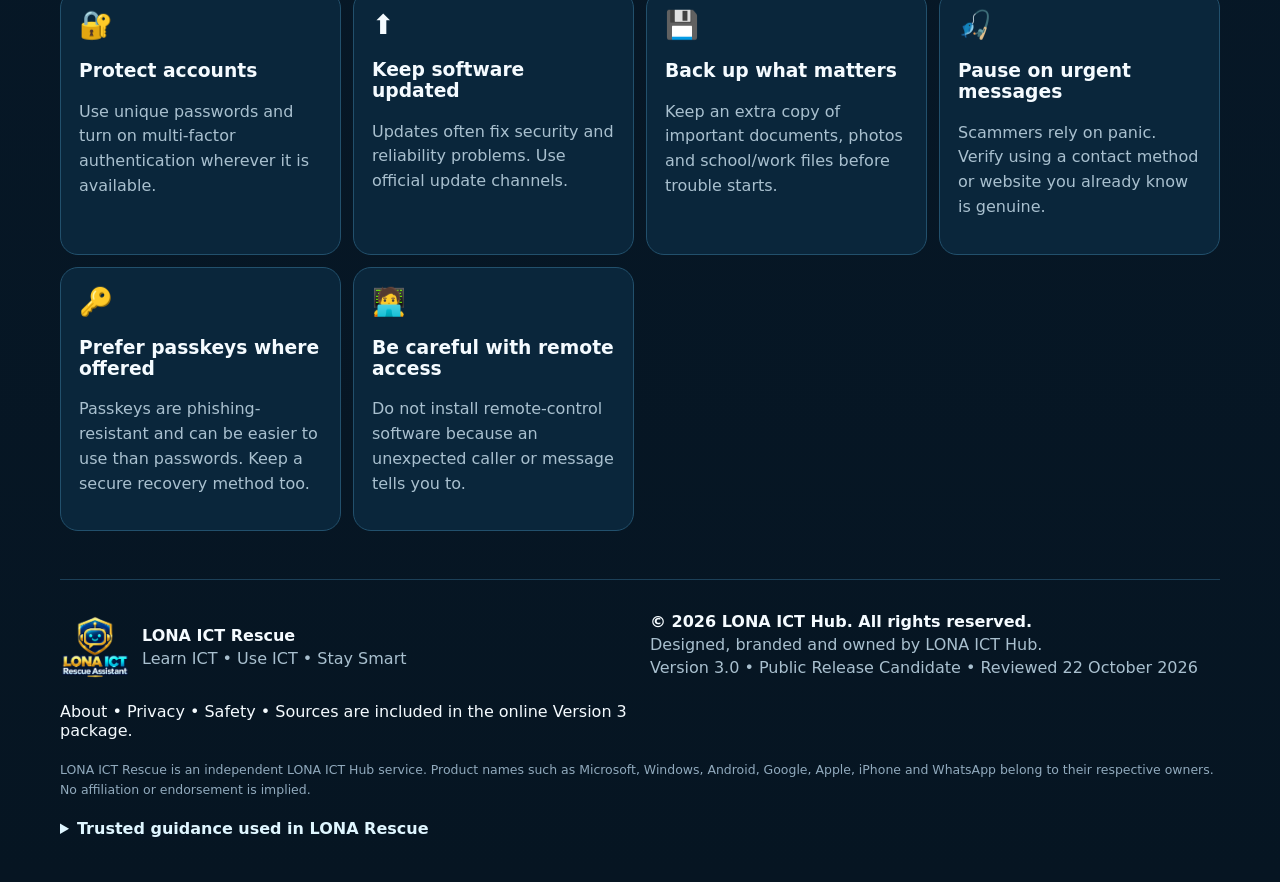
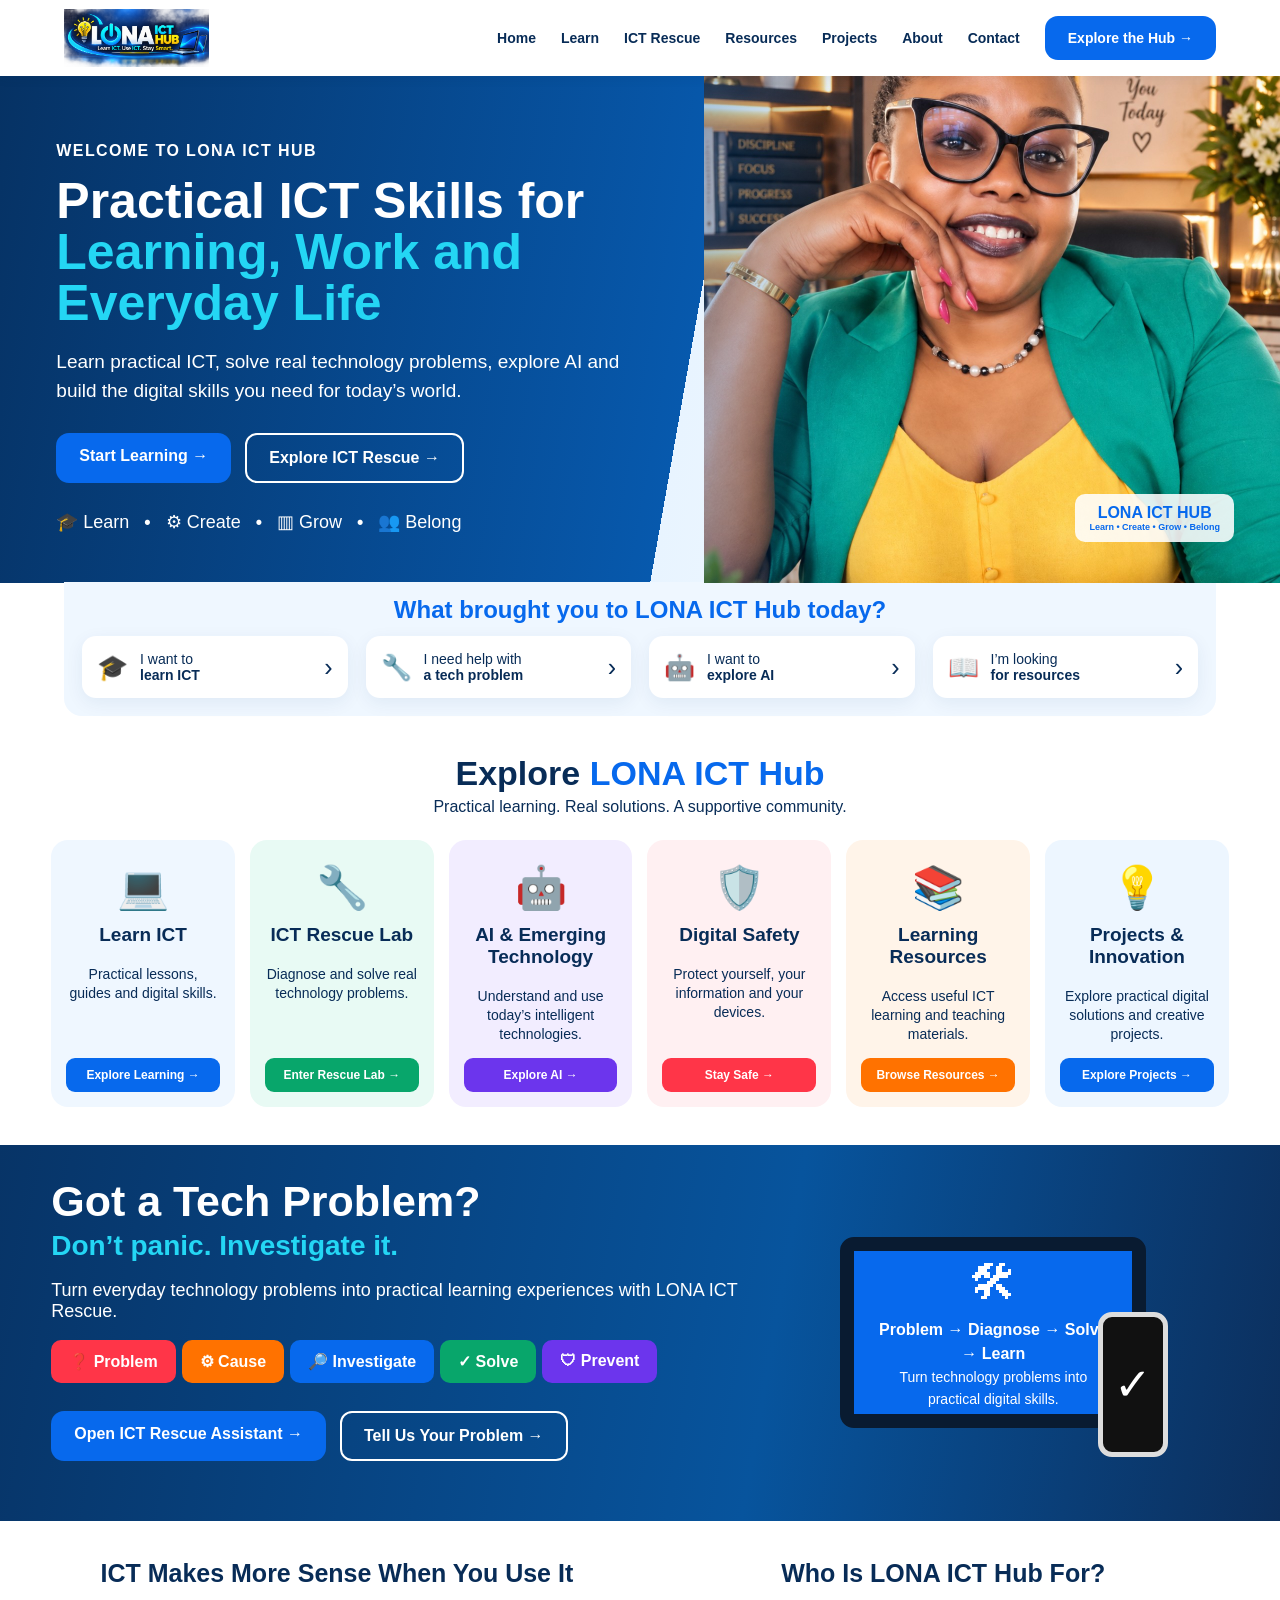
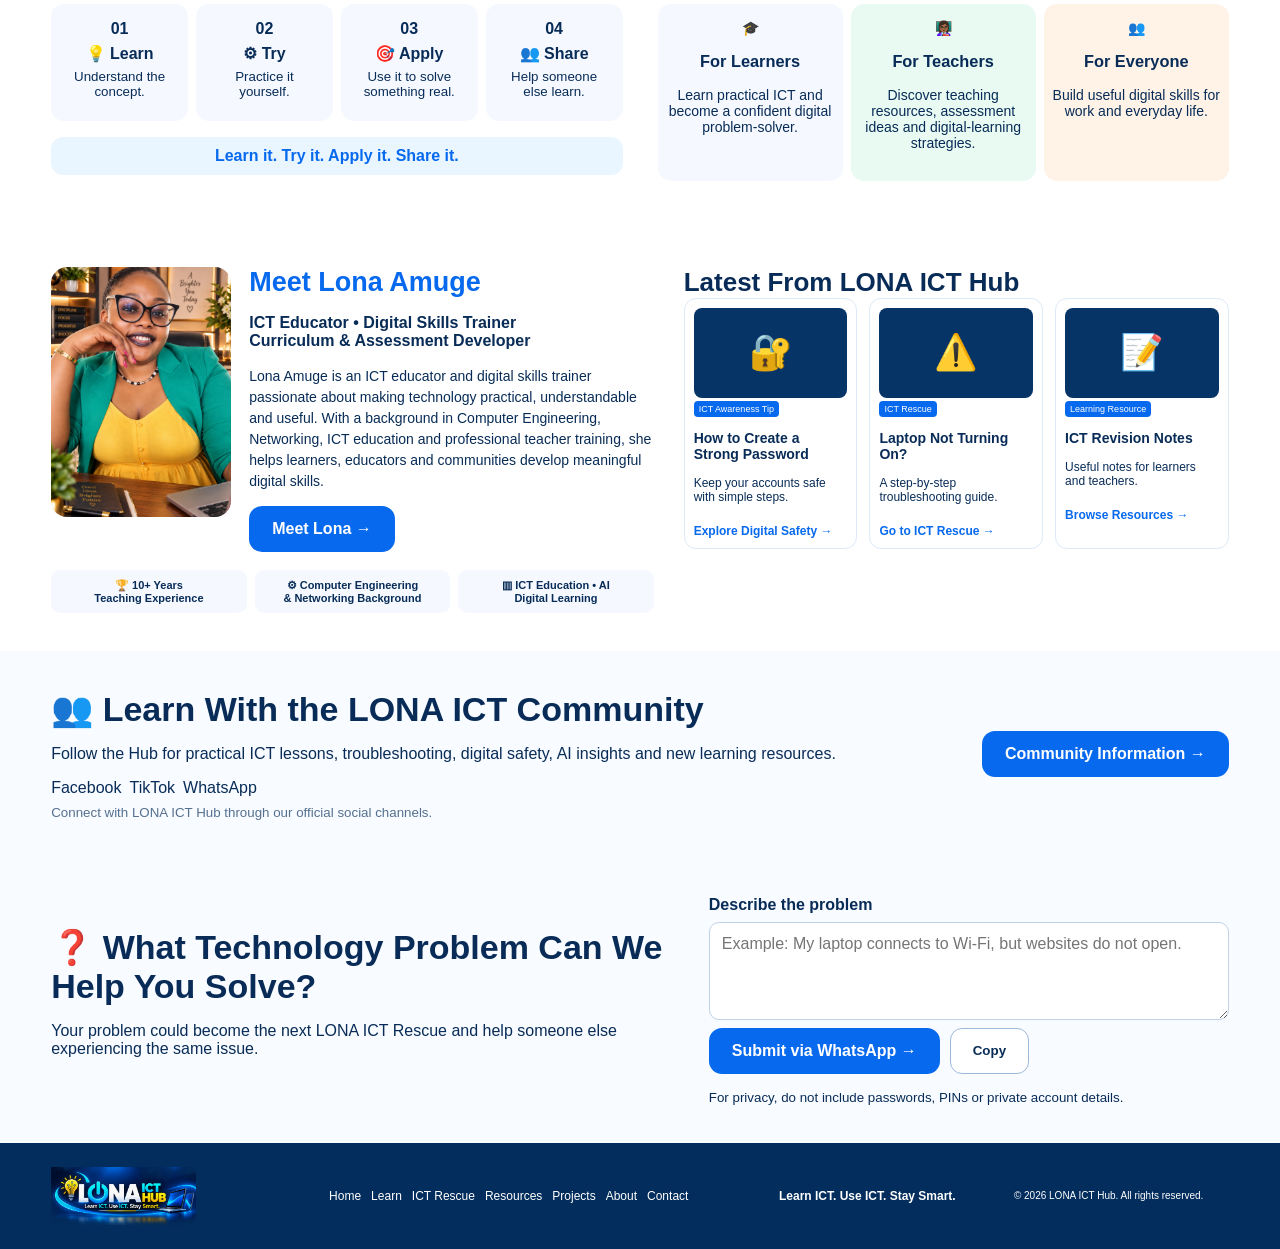
